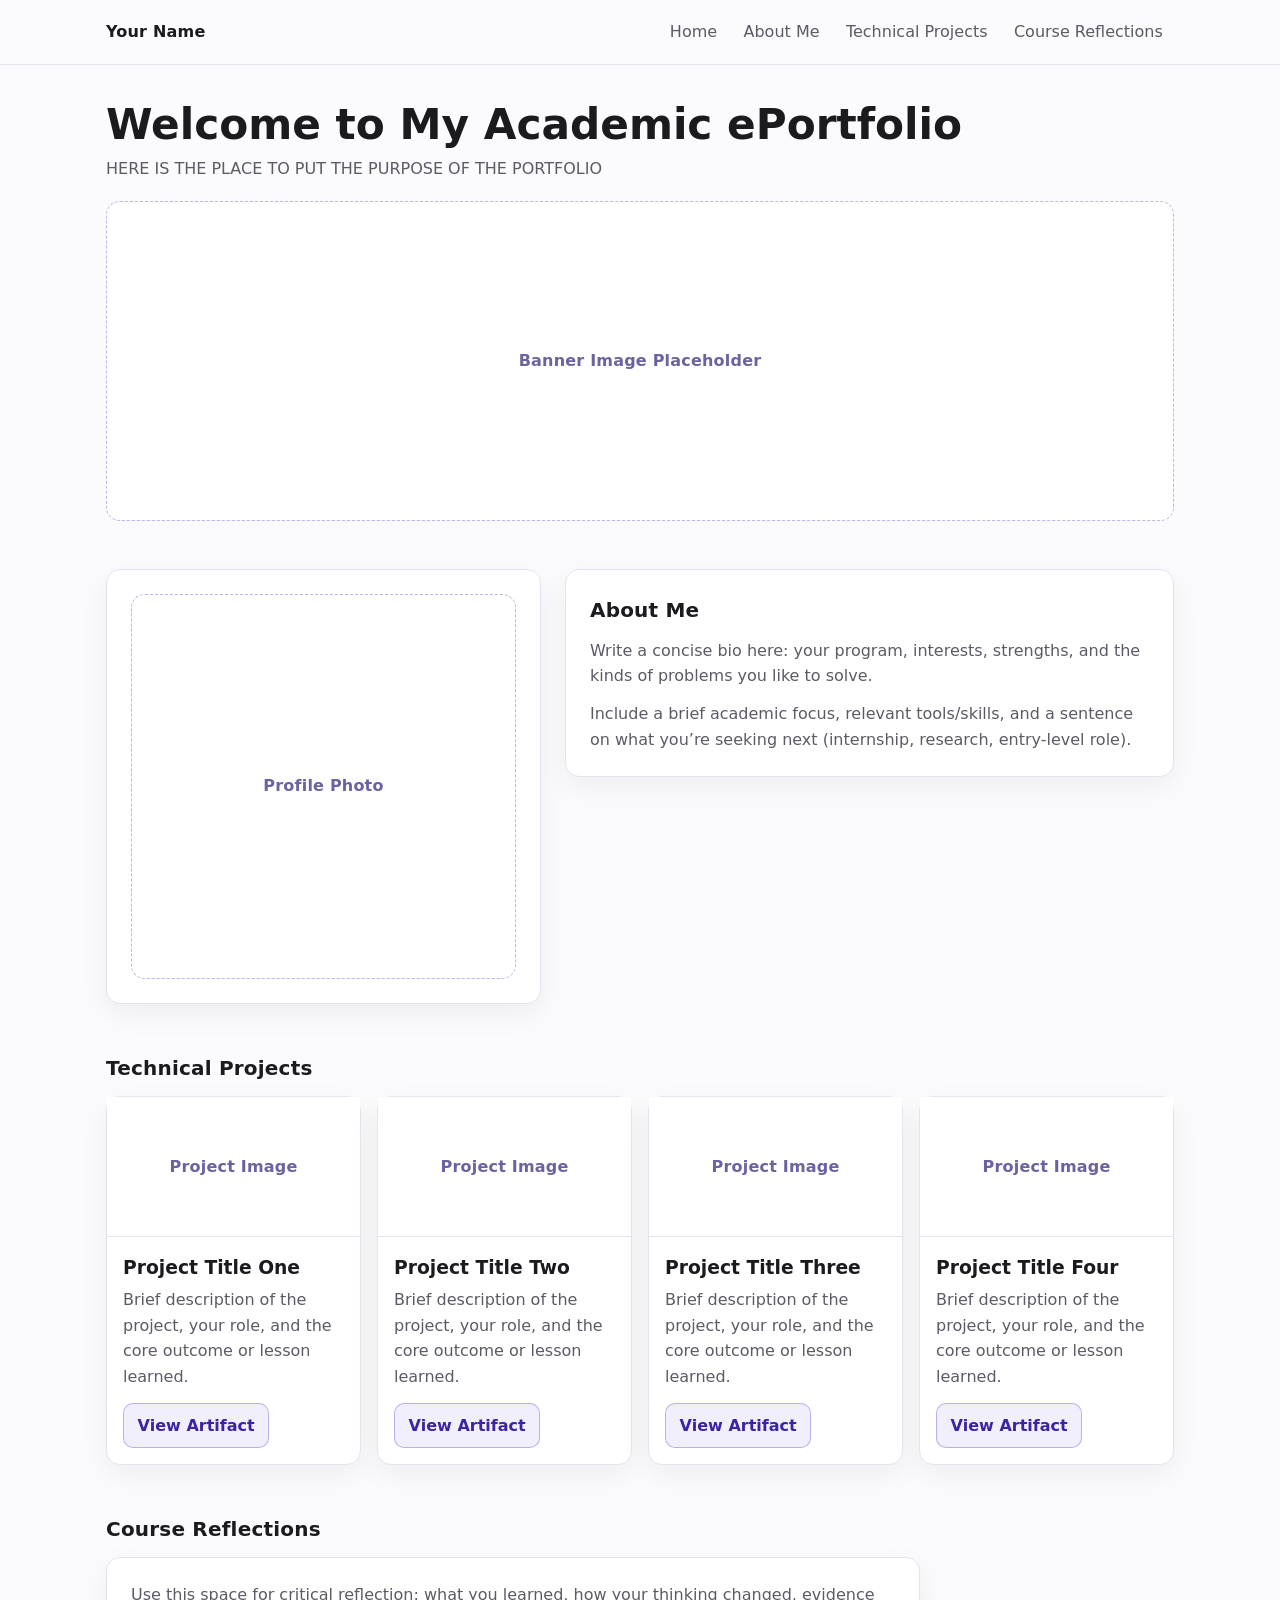
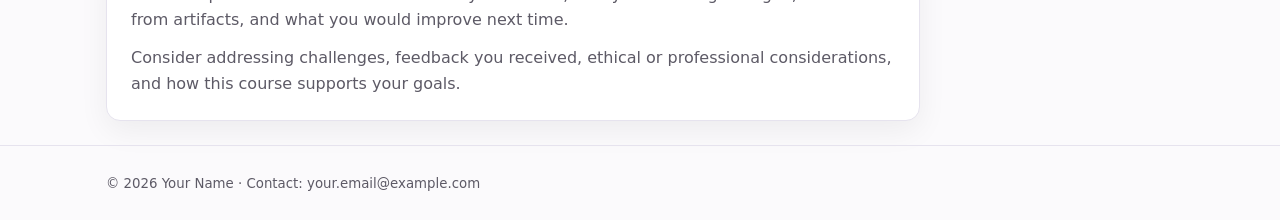
==== index.html @ 7b7fe79a "Colocando os documentos" ====
<!doctype html>
<html lang="en">
<head>
  <meta charset="utf-8" />
  <meta name="viewport" content="width=device-width,initial-scale=1" />
  <title>Academic ePortfolio</title>
  <style>
    :root{
      --bg:#fbfafc;--card:#fff;--text:#1b1b1f;--muted:#5d5a66;
      --border:#e6e3ee;--accent:#5b34d6;--accent2:#3b23a3;--ring:rgba(91,52,214,.28);
      --r:14px;--s1:.75rem;--s2:1rem;--s3:1.5rem;--s4:2.25rem;--mw:1100px;
      --sh:0 10px 30px rgba(10,10,20,.06);
      color-scheme: light;
    }
    *{box-sizing:border-box}
    html{scroll-behavior:smooth}
    body{margin:0;font:16px/1.6 system-ui,-apple-system,Segoe UI,Roboto,Helvetica,Arial,sans-serif;background:var(--bg);color:var(--text)}
    a{color:inherit}
    .wrap{max-width:var(--mw);margin:0 auto;padding:0 var(--s2)}
    header{position:sticky;top:0;z-index:10;background:rgba(251,250,252,.92);backdrop-filter:saturate(140%) blur(10px);border-bottom:1px solid var(--border)}
    .bar{display:flex;gap:var(--s2);align-items:center;justify-content:space-between;min-height:64px}
    .brand{font-weight:700;letter-spacing:.2px;text-decoration:none}
    nav ul{list-style:none;margin:0;padding:0;display:flex;gap:.25rem;flex-wrap:wrap;justify-content:flex-end}
    nav a{display:inline-block;text-decoration:none;padding:.45rem .7rem;border-radius:999px;color:var(--muted)}
    nav a:hover{background:#f1eefb;color:var(--text)}
    main section{scroll-margin-top:84px}
    .hero{padding:var(--s4) 0 var(--s3)}
    .hero h1{margin:0 0 .4rem;font-size:clamp(1.9rem,3.3vw,3rem);line-height:1.15}
    .hero p{margin:.25rem 0 1.2rem;color:var(--muted);max-width:70ch}
    .ph{position:relative;display:grid;place-items:center;color:#6a63a0}
    .ph::after{content:attr(data-label);position:absolute;inset:0;display:grid;place-items:center;font-weight:600;letter-spacing:.2px}
    .ph img{width:100%;height:100%;object-fit:cover;display:block}
    .banner{border:1px dashed #bfb6e6;background:linear-gradient(135deg,#f3efff,#ffffff);border-radius:var(--r);height:clamp(180px,28vw,320px);overflow:hidden}
    .grid2{display:grid;grid-template-columns:1fr 1.4fr;gap:var(--s3);align-items:start}
    .card{background:var(--card);border:1px solid var(--border);border-radius:var(--r);box-shadow:var(--sh)}
    .projects .card{transition:transform .18s ease,box-shadow .18s ease,border-color .18s ease;will-change:transform}
    .projects .card:hover,.projects .card:focus-within{transform:translateY(-6px) scale(1.01);box-shadow:0 18px 46px rgba(10,10,20,.12);border-color:rgba(91,52,214,.35)}
    .pad{padding:var(--s3)}
    .avatar{aspect-ratio:1/1;min-height:220px;border:1px dashed #bfb6e6;border-radius:var(--r);background:linear-gradient(180deg,#f6f3ff,#fff);overflow:hidden}
    h2{margin:0 0 .75rem;font-size:1.25rem;letter-spacing:.2px}
    .lede{color:var(--muted);margin:0}
    .section{padding:var(--s3) 0}
    .projects{display:grid;grid-template-columns:repeat(auto-fit,minmax(220px,1fr));gap:var(--s2)}
    .pimg{height:140px;border-bottom:1px solid var(--border);background:linear-gradient(135deg,#f3efff,#fff);overflow:hidden}
    .pbody{padding:var(--s2)}
    .ptitle{margin:0 0 .25rem;font-weight:650}
    .pdesc{margin:0 0 .85rem;color:var(--muted)}
    .btn{display:inline-flex;align-items:center;justify-content:center;gap:.5rem;padding:.55rem .85rem;border-radius:10px;border:1px solid rgba(91,52,214,.35);background:rgba(91,52,214,.08);color:var(--accent2);text-decoration:none;font-weight:600}
    .btn:hover{background:rgba(91,52,214,.12)}
    .textBox{max-width:80ch}
    footer{border-top:1px solid var(--border);padding:var(--s3) 0;color:var(--muted)}
    .mt{margin-top:.75rem}
    .mt2{margin:.9rem 0 0}
    :focus-visible{outline:3px solid var(--ring);outline-offset:3px}
    @media (max-width:720px){
      .bar{align-items:flex-start;padding:10px 0}
      nav ul{justify-content:flex-start}
      .grid2{grid-template-columns:1fr}
      .pad{padding:var(--s2)}
      .hero{padding:var(--s3) 0 var(--s2)}
    }
    @media (prefers-reduced-motion:reduce){
      html{scroll-behavior:auto}
      .projects .card{transition:none}
      .projects .card:hover,.projects .card:focus-within{transform:none}
    }
  </style>
</head>
<body>
  <header>
    <div class="wrap bar">
      <a class="brand" href="#home" aria-label="Go to Home">Your Name</a>
      <nav aria-label="Primary">
        <ul>
          <li><a href="#home">Home</a></li>
          <li><a href="#about">About Me</a></li>
          <li><a href="#projects">Technical Projects</a></li>
          <li><a href="#reflections">Course Reflections</a></li>
        </ul>
      </nav>
    </div>
  </header>

  <main class="wrap">
    <section id="home" class="hero" aria-labelledby="home-title">
      <h1 id="home-title">Welcome to My Academic ePortfolio</h1>
      <p>HERE IS THE PLACE TO PUT THE PURPOSE OF THE PORTFOLIO</p>
      <div class="banner ph" data-label="Banner Image Placeholder">
        <img alt="Banner image placeholder" src="[data-uri]" />
      </div>
    </section>

    <section id="about" class="section" aria-labelledby="about-title">
      <div class="grid2">
        <div class="card pad">
          <div class="avatar ph" data-label="Profile Photo">
            <img alt="Profile photo placeholder" src="[data-uri]" />
          </div>
        </div>
        <div class="card pad">
          <h2 id="about-title">About Me</h2>
          <p class="lede">Write a concise bio here: your program, interests, strengths, and the kinds of problems you like to solve.</p>
          <p class="lede mt">Include a brief academic focus, relevant tools/skills, and a sentence on what you’re seeking next (internship, research, entry-level role).</p>
        </div>
      </div>
    </section>

    <section id="projects" class="section" aria-labelledby="projects-title">
      <h2 id="projects-title">Technical Projects</h2>
      <div class="projects" role="list">
        <article class="card" role="listitem">
          <div class="pimg ph" data-label="Project Image">
            <img alt="Project 1 image placeholder" src="[data-uri]" />
          </div>
          <div class="pbody">
            <h3 class="ptitle">Project Title One</h3>
            <p class="pdesc">Brief description of the project, your role, and the core outcome or lesson learned.</p>
            <a class="btn" href="project-1.html" aria-label="View details for Project Title One">View Artifact</a>
          </div>
        </article>
        <article class="card" role="listitem">
          <div class="pimg ph" data-label="Project Image">
            <img alt="Project 2 image placeholder" src="[data-uri]" />
          </div>
          <div class="pbody">
            <h3 class="ptitle">Project Title Two</h3>
            <p class="pdesc">Brief description of the project, your role, and the core outcome or lesson learned.</p>
            <a class="btn" href="project-2.html" aria-label="View details for Project Title Two">View Artifact</a>
          </div>
        </article>
        <article class="card" role="listitem">
          <div class="pimg ph" data-label="Project Image">
            <img alt="Project 3 image placeholder" src="[data-uri]" />
          </div>
          <div class="pbody">
            <h3 class="ptitle">Project Title Three</h3>
            <p class="pdesc">Brief description of the project, your role, and the core outcome or lesson learned.</p>
            <a class="btn" href="project-3.html" aria-label="View details for Project Title Three">View Artifact</a>
          </div>
        </article>
        <article class="card" role="listitem">
          <div class="pimg ph" data-label="Project Image">
            <img alt="Project 4 image placeholder" src="[data-uri]" />
          </div>
          <div class="pbody">
            <h3 class="ptitle">Project Title Four</h3>
            <p class="pdesc">Brief description of the project, your role, and the core outcome or lesson learned.</p>
            <a class="btn" href="project-4.html" aria-label="View details for Project Title Four">View Artifact</a>
          </div>
        </article>
      </div>
    </section>

    <section id="reflections" class="section" aria-labelledby="reflections-title">
      <h2 id="reflections-title">Course Reflections</h2>
      <div class="card pad textBox">
        <p class="lede">Use this space for critical reflection: what you learned, how your thinking changed, evidence from artifacts, and what you would improve next time.</p>
        <p class="lede mt">Consider addressing challenges, feedback you received, ethical or professional considerations, and how this course supports your goals.</p>
      </div>
    </section>
  </main>

  <footer>
    <div class="wrap">
      <small>© <span id="y">2026</span> Your Name · Contact: your.email@example.com</small>
    </div>
  </footer>

  <script>
    document.getElementById("y").textContent = new Date().getFullYear();
  </script>
</body>
</html>
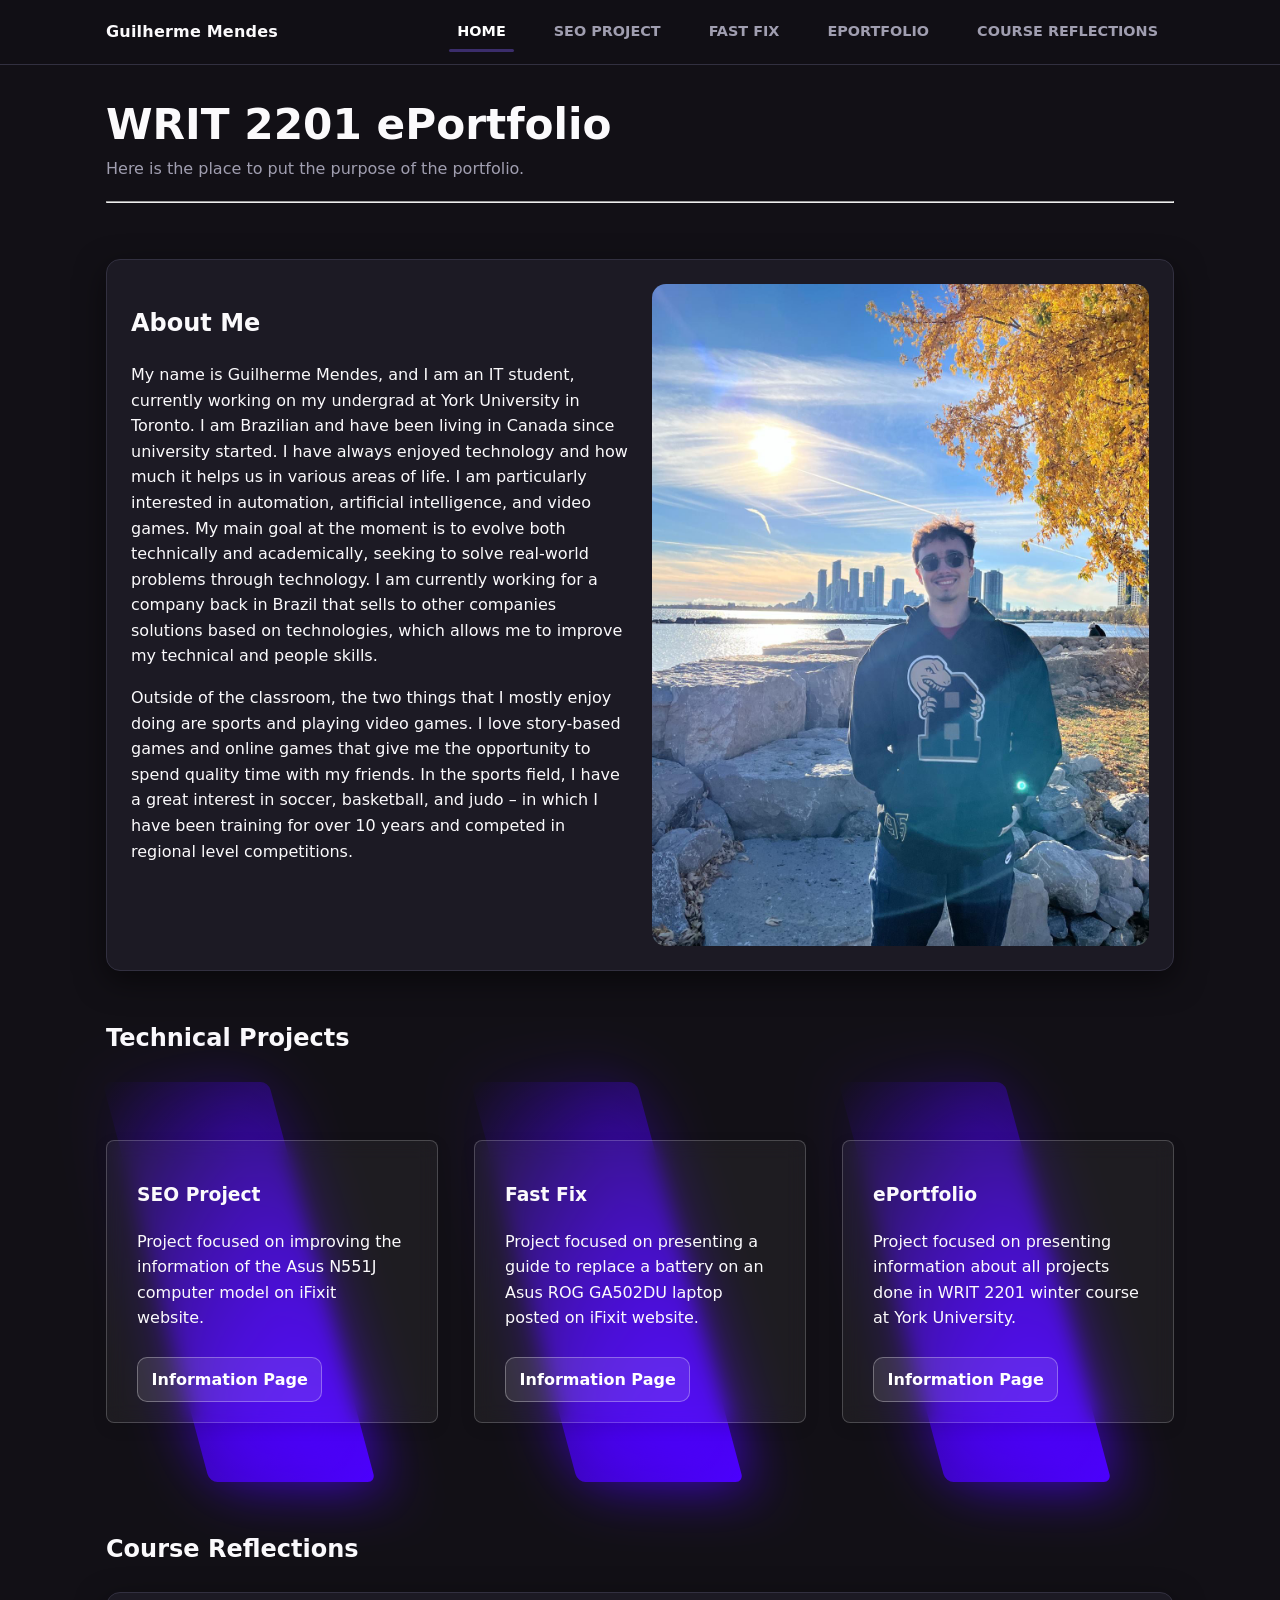
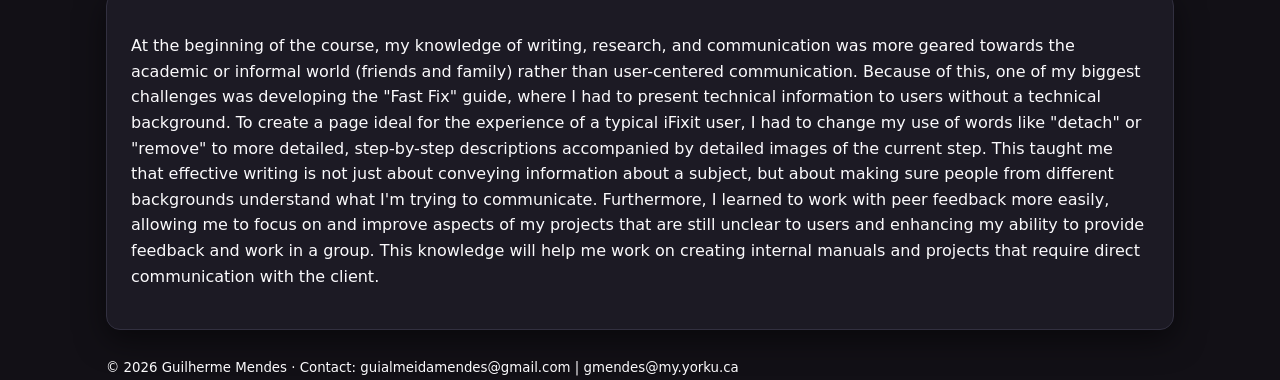
==== commit cab8160e: "Terminando o trabalho" ====
--- a/index.html
+++ b/index.html
@@ -4,78 +4,21 @@
   <meta charset="utf-8" />
   <meta name="viewport" content="width=device-width,initial-scale=1" />
   <title>Academic ePortfolio</title>
-  <style>
-    :root{
-      --bg:#fbfafc;--card:#fff;--text:#1b1b1f;--muted:#5d5a66;
-      --border:#e6e3ee;--accent:#5b34d6;--accent2:#3b23a3;--ring:rgba(91,52,214,.28);
-      --r:14px;--s1:.75rem;--s2:1rem;--s3:1.5rem;--s4:2.25rem;--mw:1100px;
-      --sh:0 10px 30px rgba(10,10,20,.06);
-      color-scheme: light;
-    }
-    *{box-sizing:border-box}
-    html{scroll-behavior:smooth}
-    body{margin:0;font:16px/1.6 system-ui,-apple-system,Segoe UI,Roboto,Helvetica,Arial,sans-serif;background:var(--bg);color:var(--text)}
-    a{color:inherit}
-    .wrap{max-width:var(--mw);margin:0 auto;padding:0 var(--s2)}
-    header{position:sticky;top:0;z-index:10;background:rgba(251,250,252,.92);backdrop-filter:saturate(140%) blur(10px);border-bottom:1px solid var(--border)}
-    .bar{display:flex;gap:var(--s2);align-items:center;justify-content:space-between;min-height:64px}
-    .brand{font-weight:700;letter-spacing:.2px;text-decoration:none}
-    nav ul{list-style:none;margin:0;padding:0;display:flex;gap:.25rem;flex-wrap:wrap;justify-content:flex-end}
-    nav a{display:inline-block;text-decoration:none;padding:.45rem .7rem;border-radius:999px;color:var(--muted)}
-    nav a:hover{background:#f1eefb;color:var(--text)}
-    main section{scroll-margin-top:84px}
-    .hero{padding:var(--s4) 0 var(--s3)}
-    .hero h1{margin:0 0 .4rem;font-size:clamp(1.9rem,3.3vw,3rem);line-height:1.15}
-    .hero p{margin:.25rem 0 1.2rem;color:var(--muted);max-width:70ch}
-    .ph{position:relative;display:grid;place-items:center;color:#6a63a0}
-    .ph::after{content:attr(data-label);position:absolute;inset:0;display:grid;place-items:center;font-weight:600;letter-spacing:.2px}
-    .ph img{width:100%;height:100%;object-fit:cover;display:block}
-    .banner{border:1px dashed #bfb6e6;background:linear-gradient(135deg,#f3efff,#ffffff);border-radius:var(--r);height:clamp(180px,28vw,320px);overflow:hidden}
-    .grid2{display:grid;grid-template-columns:1fr 1.4fr;gap:var(--s3);align-items:start}
-    .card{background:var(--card);border:1px solid var(--border);border-radius:var(--r);box-shadow:var(--sh)}
-    .projects .card{transition:transform .18s ease,box-shadow .18s ease,border-color .18s ease;will-change:transform}
-    .projects .card:hover,.projects .card:focus-within{transform:translateY(-6px) scale(1.01);box-shadow:0 18px 46px rgba(10,10,20,.12);border-color:rgba(91,52,214,.35)}
-    .pad{padding:var(--s3)}
-    .avatar{aspect-ratio:1/1;min-height:220px;border:1px dashed #bfb6e6;border-radius:var(--r);background:linear-gradient(180deg,#f6f3ff,#fff);overflow:hidden}
-    h2{margin:0 0 .75rem;font-size:1.25rem;letter-spacing:.2px}
-    .lede{color:var(--muted);margin:0}
-    .section{padding:var(--s3) 0}
-    .projects{display:grid;grid-template-columns:repeat(auto-fit,minmax(220px,1fr));gap:var(--s2)}
-    .pimg{height:140px;border-bottom:1px solid var(--border);background:linear-gradient(135deg,#f3efff,#fff);overflow:hidden}
-    .pbody{padding:var(--s2)}
-    .ptitle{margin:0 0 .25rem;font-weight:650}
-    .pdesc{margin:0 0 .85rem;color:var(--muted)}
-    .btn{display:inline-flex;align-items:center;justify-content:center;gap:.5rem;padding:.55rem .85rem;border-radius:10px;border:1px solid rgba(91,52,214,.35);background:rgba(91,52,214,.08);color:var(--accent2);text-decoration:none;font-weight:600}
-    .btn:hover{background:rgba(91,52,214,.12)}
-    .textBox{max-width:80ch}
-    footer{border-top:1px solid var(--border);padding:var(--s3) 0;color:var(--muted)}
-    .mt{margin-top:.75rem}
-    .mt2{margin:.9rem 0 0}
-    :focus-visible{outline:3px solid var(--ring);outline-offset:3px}
-    @media (max-width:720px){
-      .bar{align-items:flex-start;padding:10px 0}
-      nav ul{justify-content:flex-start}
-      .grid2{grid-template-columns:1fr}
-      .pad{padding:var(--s2)}
-      .hero{padding:var(--s3) 0 var(--s2)}
-    }
-    @media (prefers-reduced-motion:reduce){
-      html{scroll-behavior:auto}
-      .projects .card{transition:none}
-      .projects .card:hover,.projects .card:focus-within{transform:none}
-    }
-  </style>
+  <link rel="stylesheet" href="../style/index.css">
+  <link rel="stylesheet" href="../style/style.css">
+  <link rel="stylesheet" href="../style/nav.css">
 </head>
 <body>
   <header>
     <div class="wrap bar">
-      <a class="brand" href="#home" aria-label="Go to Home">Your Name</a>
+      <a class="brand" href="#home" aria-label="Go to Home">Guilherme Mendes</a>
       <nav aria-label="Primary">
         <ul>
-          <li><a href="#home">Home</a></li>
-          <li><a href="#about">About Me</a></li>
-          <li><a href="#projects">Technical Projects</a></li>
-          <li><a href="#reflections">Course Reflections</a></li>
+          <li><a href="#home" class="active" aria-current="page">Home<span class="marker"></span></a></li>
+          <li><a href="/html/SEO-project.html">SEO Project<span class="marker"></span></a></li>
+          <li><a href="/html/FasFix.html">Fast Fix<span class="marker"></span></a></li>
+          <li><a href="/html/ePortfolio.html">ePortfolio<span class="marker"></span></a></li>
+          <li><a href="#reflections">Course Reflections<span class="marker"></span></a></li>
         </ul>
       </nav>
     </div>
@@ -83,91 +26,106 @@
 
   <main class="wrap">
     <section id="home" class="hero" aria-labelledby="home-title">
-      <h1 id="home-title">Welcome to My Academic ePortfolio</h1>
-      <p>HERE IS THE PLACE TO PUT THE PURPOSE OF THE PORTFOLIO</p>
-      <div class="banner ph" data-label="Banner Image Placeholder">
-        <img alt="Banner image placeholder" src="[data-uri]" />
+      <h1 id="home-title">WRIT 2201 ePortfolio</h1>
+      <p>Here is the place to put the purpose of the portfolio.</p>
+      <hr>
+    </section>
+
+    <section class="section">
+      <div class="card pad equal-split-layout">
+    
+        <div class="text-content">
+          <h2>About Me</h2>
+          <p class="lede">My name is Guilherme Mendes, and I am an IT student, currently working on my undergrad at York University in Toronto. I am Brazilian and have been living in Canada since university started. I have always enjoyed technology and how much it helps us in various areas of life. I am particularly interested in automation, artificial intelligence, and video games. My main goal at the moment is to evolve both technically and academically, seeking to solve real-world problems through technology. I am currently working for a company back in Brazil that sells to other companies solutions based on technologies, which allows me to improve my technical and people skills. </p>
+
+          <p class="lede">
+            Outside of the classroom, the two things that I mostly enjoy doing are sports and playing video games. I love story-based games and online games that give me the opportunity to spend quality time with my friends. In the sports field, I have a great interest in soccer, basketball, and judo – in which I have been training for over 10 years and competed in regional level competitions.
+          </p>
+        </div>
+
+        <div id="profile-photo" class="avatar ph" data-label="Profile Photo">
+          <img alt="Profile photo placeholder" src="../images/personal photo.jpeg" />
+        </div>
+
       </div>
     </section>
-
-    <section id="about" class="section" aria-labelledby="about-title">
-      <div class="grid2">
-        <div class="card pad">
-          <div class="avatar ph" data-label="Profile Photo">
-            <img alt="Profile photo placeholder" src="[data-uri]" />
-          </div>
-        </div>
-        <div class="card pad">
-          <h2 id="about-title">About Me</h2>
-          <p class="lede">Write a concise bio here: your program, interests, strengths, and the kinds of problems you like to solve.</p>
-          <p class="lede mt">Include a brief academic focus, relevant tools/skills, and a sentence on what you’re seeking next (internship, research, entry-level role).</p>
-        </div>
-      </div>
-    </section>
+    
+   
 
     <section id="projects" class="section" aria-labelledby="projects-title">
       <h2 id="projects-title">Technical Projects</h2>
       <div class="projects" role="list">
-        <article class="card" role="listitem">
-          <div class="pimg ph" data-label="Project Image">
-            <img alt="Project 1 image placeholder" src="[data-uri]" />
-          </div>
+        
+        <article class="card neon-card" role="listitem">
+          <span></span>
           <div class="pbody">
-            <h3 class="ptitle">Project Title One</h3>
-            <p class="pdesc">Brief description of the project, your role, and the core outcome or lesson learned.</p>
-            <a class="btn" href="project-1.html" aria-label="View details for Project Title One">View Artifact</a>
+            <h3 class="ptitle">SEO Project</h3>
+            <p class="pdesc">Project focused on improving the information of the Asus N551J computer model on iFixit website.</p>
+            <a class="btn" href="/html/SEO-project.html" aria-label="View details for SEO PROJECT">Information Page</a>
           </div>
         </article>
-        <article class="card" role="listitem">
-          <div class="pimg ph" data-label="Project Image">
-            <img alt="Project 2 image placeholder" src="[data-uri]" />
-          </div>
+
+        <article class="card neon-card" role="listitem">
+          <span></span>
           <div class="pbody">
-            <h3 class="ptitle">Project Title Two</h3>
-            <p class="pdesc">Brief description of the project, your role, and the core outcome or lesson learned.</p>
-            <a class="btn" href="project-2.html" aria-label="View details for Project Title Two">View Artifact</a>
+            <h3 class="ptitle">Fast Fix</h3>
+            <p class="pdesc">Project focused on presenting a guide to replace a battery on an Asus ROG GA502DU laptop posted on iFixit website.</p>
+            <a class="btn" href="/html/FasFix.html" aria-label="View details for Project Title Two">Information Page</a>
           </div>
         </article>
-        <article class="card" role="listitem">
-          <div class="pimg ph" data-label="Project Image">
-            <img alt="Project 3 image placeholder" src="[data-uri]" />
-          </div>
+
+        <article class="card neon-card" role="listitem">
+          <span></span>
           <div class="pbody">
-            <h3 class="ptitle">Project Title Three</h3>
-            <p class="pdesc">Brief description of the project, your role, and the core outcome or lesson learned.</p>
-            <a class="btn" href="project-3.html" aria-label="View details for Project Title Three">View Artifact</a>
+            <h3 class="ptitle">ePortfolio</h3>
+            <p class="pdesc">Project focused on presenting information about all projects done in WRIT 2201 winter course at York University.</p>
+            <a class="btn" href="/html/ePortfolio.html" aria-label="View details for Project Title Three">Information Page</a>
           </div>
         </article>
-        <article class="card" role="listitem">
-          <div class="pimg ph" data-label="Project Image">
-            <img alt="Project 4 image placeholder" src="[data-uri]" />
-          </div>
-          <div class="pbody">
-            <h3 class="ptitle">Project Title Four</h3>
-            <p class="pdesc">Brief description of the project, your role, and the core outcome or lesson learned.</p>
-            <a class="btn" href="project-4.html" aria-label="View details for Project Title Four">View Artifact</a>
-          </div>
-        </article>
+
       </div>
     </section>
 
     <section id="reflections" class="section" aria-labelledby="reflections-title">
       <h2 id="reflections-title">Course Reflections</h2>
       <div class="card pad textBox">
-        <p class="lede">Use this space for critical reflection: what you learned, how your thinking changed, evidence from artifacts, and what you would improve next time.</p>
-        <p class="lede mt">Consider addressing challenges, feedback you received, ethical or professional considerations, and how this course supports your goals.</p>
+        <p class="lede">At the beginning of the course, my knowledge of writing, research, and communication was more geared towards the academic or informal world (friends and family) rather than user-centered communication. Because of this, one of my biggest challenges was developing the "Fast Fix" guide, where I had to present technical information to users without a technical background. To create a page ideal for the experience of a typical iFixit user, I had to change my use of words like "detach" or "remove" to more detailed, step-by-step descriptions accompanied by detailed images of the current step. This taught me that effective writing is not just about conveying information about a subject, but about making sure people from different backgrounds understand what I'm trying to communicate. Furthermore, I learned to work with peer feedback more easily, allowing me to focus on and improve aspects of my projects that are still unclear to users and enhancing my ability to provide feedback and work in a group. This knowledge will help me work on creating internal manuals and projects that require direct communication with the client.</p>
       </div>
     </section>
   </main>
 
   <footer>
     <div class="wrap">
-      <small>© <span id="y">2026</span> Your Name · Contact: your.email@example.com</small>
+      <small>© <span id="y">2026</span> Guilherme Mendes · Contact: guialmeidamendes@gmail.com | gmendes@my.yorku.ca</small>
     </div>
   </footer>
 
   <script>
     document.getElementById("y").textContent = new Date().getFullYear();
   </script>
+
+  <script>
+    // Código para atualizar o ano automaticamente (que você já tinha)
+    document.getElementById("y").textContent = new Date().getFullYear();
+
+    // --- NOVO: Lógica do Menu Inteligente (Smart Header) ---
+    let ultimoScroll = 0;
+    const header = document.querySelector('header');
+
+    window.addEventListener('scroll', () => {
+      // Pega a posição atual da rolagem da página
+      let atualScroll = window.pageYOffset || document.documentElement.scrollTop;
+
+      // Se a rolagem atual for MAIOR que a última (rolando para baixo) e já passou do topo...
+      if (atualScroll > ultimoScroll && atualScroll > 50) {
+        header.classList.add('esconder-menu'); // Esconde o cabeçalho
+      } else {
+        header.classList.remove('esconder-menu'); // Mostra o cabeçalho
+      }
+      
+      // Atualiza a posição para o próximo movimento (com trava para o 'efeito elástico' do celular)
+      ultimoScroll = atualScroll <= 0 ? 0 : atualScroll; 
+    });
+  </script>
 </body>
-</html>
+</html>
--- a/style/index.css
+++ b/style/index.css
@@ -0,0 +1,390 @@
+
+
+/* ==========================================================================
+   5. Seção Hero (Destaque Principal)
+   ========================================================================== */
+.hero {
+  padding: var(--s4) 0 var(--s3);
+}
+
+.hero h1 {
+  margin: 0 0 0.4rem;
+  font-size: clamp(1.9rem, 3.3vw, 3rem); 
+  line-height: 1.15;
+}
+
+/* Título + botão na mesma linha (páginas de projeto) */
+.hero-title-row {
+  display: flex;
+  flex-wrap: wrap;
+  align-items: center;
+  justify-content: space-between;
+  gap: var(--s2);
+  margin-bottom: 0.4rem;
+}
+
+.hero-title-row h1 {
+  margin: 0;
+  flex: 1 1 auto;
+  min-width: min(100%, 10ch);
+}
+
+.hero p {
+  margin: 0.25rem 0 1.2rem;
+  color: var(--muted);
+  max-width: 70ch;
+}
+
+/* ==========================================================================
+   6. Cartões Comuns (Sobre Mim, Reflexões, personal images, etc.)
+   ========================================================================== */
+img {
+  width: 100%;
+  border-radius: 1rem;
+  display: flex;
+  align-items: center;
+  justify-content: center;
+}
+
+.card {
+  background: var(--card);
+  border: 1px solid var(--border);
+  border-radius: var(--r);
+  box-shadow: var(--sh);
+}
+
+.projects {
+  display: grid;
+  grid-template-columns: repeat(auto-fit, minmax(280px, 1fr)); /* Um pouco mais largo para os neons */
+  gap: var(--s4); /* Mais respiro entre os cartões brilhantes */
+}
+
+/* ==========================================================================
+   7. Cartões de Projeto: Efeito Neon "Glassmorphism"
+   ========================================================================== */
+.projects .neon-card {
+  position: relative;
+  height: 400px;
+  display: flex;
+  justify-content: center;
+  align-items: center;
+  background: transparent;
+  border: none;
+  box-shadow: none;
+}
+
+.projects .neon-card::before,
+.projects .neon-card::after {
+  content: '';
+  position: absolute;
+  top: 0;
+  left: 15%;
+  width: 50%;
+  height: 100%;
+  background: #fff;
+  border-radius: 8px;
+  transform: skewX(15deg);
+  transition: 0.5s;
+}
+
+.projects .neon-card::after {
+  filter: blur(30px);
+}
+
+.projects .neon-card:hover:before,
+.projects .neon-card:hover:after {
+  transform: skewX(0deg);
+  left: 20px;
+  width: calc(100% - 40px);
+}
+
+/* Cores Neon para cada cartão (4 projetos totais) */
+.projects .neon-card:nth-child(n):before,
+.projects .neon-card:nth-child(n):after { background: linear-gradient(315deg, #4c00ff, #4c00ff00); }
+
+
+/* Quadrados Flutuantes */
+.projects .neon-card span {
+  display: block;
+  position: absolute;
+  top: 0; left: 0; right: 0; bottom: 0;
+  z-index: 5;
+  pointer-events: none;
+}
+
+.projects .neon-card span::before,
+.projects .neon-card span::after {
+  content: '';
+  position: absolute;
+  border-radius: 8px;
+  background: rgba(255, 255, 255, 0.1);
+  backdrop-filter: blur(10px);
+  -webkit-backdrop-filter: blur(10px);
+  opacity: 0;
+  transition: 0.5s;
+  animation: floatAnim 2s ease-in-out infinite;
+  box-shadow: 0 5px 15px rgba(0,0,0,0.08);
+}
+
+.projects .neon-card span::before {
+  top: 0; left: 0; width: 0; height: 0;
+}
+
+.projects .neon-card:hover span::before {
+  top: -50px; left: 20px; width: 100px; height: 100px; opacity: 1;
+}
+
+.projects .neon-card span::after {
+  bottom: 0; right: 0; width: 100%; height: 100%;
+  animation-delay: -1s;
+}
+
+.projects .neon-card:hover span:after {
+  bottom: -50px; right: 20px; width: 100px; height: 100px; opacity: 1;
+}
+
+@keyframes floatAnim {
+  0%, 100% { transform: translateY(10px); }
+  50% { transform: translateY(-10px); }
+}
+
+/* Conteúdo interno do cartão (Vidro Fosco) */
+.projects .neon-card .pbody {
+  position: relative;
+  left: 0;
+  padding: 20px 30px;
+  background: rgba(255, 255, 255, 0.05); 
+  backdrop-filter: blur(10px);
+  -webkit-backdrop-filter: blur(10px);
+  box-shadow: 0 5px 15px rgba(0, 0, 0, 0.1);
+  border-radius: 8px;
+  z-index: 1;
+  transition: 0.5s;
+  color: var(--text); 
+  border: 1px solid rgba(255, 255, 255, 0.2); 
+}
+
+.projects .neon-card:hover .pbody {
+  left: -15px; 
+  padding: 40px 30px;
+}
+
+/* ==========================================================================
+   8. Botões e Acessibilidade (Adaptados para o Tema Escuro)
+   ========================================================================== */
+.btn {
+  display: inline-flex;
+  align-items: center;
+  justify-content: center;
+  gap: 0.5rem;
+  padding: 0.55rem 0.85rem;
+  border-radius: 10px;
+  border: 1px solid rgba(255, 255, 255, 0.3); /* Borda esbranquiçada translúcida */
+  background: rgba(255, 255, 255, 0.1); /* Fundo levemente claro */
+  color: #fff;
+  text-decoration: none;
+  font-weight: 600;
+  margin-top: 10px;
+  transition: 0.3s ease;
+}
+
+.btn:hover {
+  background: rgba(255, 255, 255, 0.068);
+}
+
+/* Hero da página de projeto */
+.hero-title-row .btn {
+  margin-bottom: 10px;
+  flex-shrink: 0;
+  background: rgba(255, 255, 255, 0.05);
+  backdrop-filter: blur(10px);
+  -webkit-backdrop-filter: blur(10px);
+  border: 1px solid var(--border);
+  box-shadow: 0 5px 15px rgba(0, 0, 0, 0.1);
+  color: var(--text);
+  padding: 0.65rem 1rem;
+  min-height: 10px;
+  transition: 0.5s;
+  border: 1px solid rgba(255, 255, 255, 0.2);
+}
+
+.hero-title-row .btn:hover {
+  background: var(--card);
+  border-color: var(--accent);
+  color: #fff;
+  box-shadow: var(--sh), 0 0 24px rgba(76, 0, 255, 0.35);
+}
+
+:focus-visible {
+  outline: 3px solid var(--ring);
+  outline-offset: 3px;
+}
+
+/* ==========================================================================
+   9. Media Queries (Responsividade para Celulares)
+   ========================================================================== */
+@media (max-width: 720px) {
+  /* 1. Altera o cabeçalho para empilhar a Logo e o Menu verticalmente */
+  .bar {
+    flex-direction: column; 
+    align-items: center;    
+    padding: 15px 0 10px;   /* Ajuste fino do respiro superior e inferior */
+    gap: 12px;              /* Espaço entre a Logo e os links */
+  }
+
+  /* 2. Centraliza os links do menu e diminui o espaço entre eles */
+  nav ul {
+    justify-content: center;
+    gap: 0.4rem;
+  }
+
+  /* 3. Reduz a fonte e o "botão" da animação para caber em telas estreitas */
+  nav a {
+    padding: 6px 10px;
+    font-size: 0.75rem;     /* Letra um pouquinho menor */
+  }
+
+  /* 4. Mantém a grade principal em uma única coluna */
+  .grid2 {
+    grid-template-columns: 1fr;
+  }
+
+  /* 5. Reduz os espaçamentos gerais das seções */
+  .pad {
+    padding: var(--s2);
+  }
+
+  .hero {
+    padding: var(--s3) 0 var(--s2);
+  }
+
+  /* Hero do projeto: empilha título + botão como uma coluna de cartão */
+  .hero-title-row {
+    flex-direction: column;
+    align-items: stretch;
+    gap: var(--s2);
+  }
+
+  .hero-title-row h1 {
+    min-width: 0;
+  }
+
+  .hero-title-row .btn {
+    width: 100%;
+    justify-content: center;
+  }
+
+  /* 6. Mantém a correção do efeito neon no celular */
+  .projects .neon-card:hover .pbody {
+    left: 0;
+    padding: 30px 20px;
+  }
+}
+
+/* ==========================================================================
+   Estilos da Galeria de Capturas de Tela (Lado a Lado)
+   ========================================================================== */
+.screenshot-gallery {
+  display: grid;
+  grid-template-columns: 1fr 1fr; /* Divide o espaço perfeitamente em duas metades */
+  gap: var(--s4); /* Um espaço um pouco maior para não colar as imagens grandes */
+  align-items: start; /* Mantém as imagens alinhadas pelo topo caso tenham alturas diferentes */
+}
+
+.screenshot-gallery img {
+  margin: 0;
+  width: 100%;
+  
+  /* NOVAS REGRAS DE PADRONIZAÇÃO */
+  aspect-ratio: 4 / 3; /* Define uma proporção fixa e igual para todas (pode mudar para 16/9 se preferir mais retangular) */
+  object-fit: cover; /* Preenche todo o espaço definido acima sem distorcer, cortando apenas as bordas se necessário */
+  object-position: top; /* Garante que o corte foque na parte de cima do documento/site capturado */
+  
+  /* Filtros e transições que já tínhamos (mantenha) */
+  filter: brightness(0.85) contrast(1.05); 
+  border: 1px solid rgba(255, 255, 255, 0.15); 
+  transition: transform 0.4s ease, filter 0.4s ease, box-shadow 0.4s ease;
+}
+
+.screenshot-gallery img:hover {
+  filter: brightness(1) contrast(1);
+  transform: translateY(-5px) scale(1.02); /* Efeito de destaque ao passar o mouse */
+  box-shadow: 0 15px 35px rgba(76, 0, 255, 0.2); 
+}
+
+/* ==========================================================================
+   Efeito Lightbox (Zoom na Imagem com clique fora para fechar)
+   ========================================================================== */
+.lightbox {
+  position: fixed;
+  top: 0;
+  left: 0;
+  width: 100vw;
+  height: 100vh;
+  background: rgba(0, 0, 0, 0.75); /* Fundo escuro translúcido */
+  backdrop-filter: blur(8px); /* Efeito de vidro fosco */
+  -webkit-backdrop-filter: blur(8px); /* Suporte essencial para Safari/macOS */
+  
+  /* Centraliza a imagem na tela */
+  display: flex;
+  align-items: center;
+  justify-content: center;
+  
+  z-index: 9999; /* Garante que fica por cima de tudo no site */
+  
+  /* Escondido por padrão com transição suave */
+  opacity: 0;
+  pointer-events: none; 
+  transition: opacity 0.3s ease;
+  cursor: zoom-out; /* Mostra a lupa com o sinal de menos para fechar */
+}
+
+/* Classe adicionada via JavaScript quando a imagem é clicada */
+.lightbox.active {
+  opacity: 1;
+  pointer-events: auto; 
+}
+
+/* Estilo da imagem expandida */
+.lightbox img {
+  /* NOVAS REGRAS DE PADRONIZAÇÃO DE TELA CHEIA */
+  width: 100%;
+  height: 100%;
+  max-width: 90vw; /* Ocupa no máximo 90% da largura da tela */
+  max-height: 90vh; /* Ocupa no máximo 90% da altura da tela */
+  object-fit: contain; /* Garante que a imagem inteira caiba na tela sem CORTAR e sem ESTICAR */
+  
+  /* Estilos visuais que já tínhamos */
+  border-radius: var(--r);
+  box-shadow: 0 15px 40px rgba(0, 0, 0, 0.6);
+  transform: scale(0.95);
+  transition: transform 0.3s ease;
+}
+
+.lightbox.active img {
+  transform: scale(1);
+}
+
+/* Cria uma grade simétrica onde ambos os lados têm a mesma altura e largura */
+.equal-split-layout {
+  display: grid;
+  grid-template-columns: 1fr 1fr; /* Divide a largura em 50% para cada lado rigorosamente */
+  align-items: stretch; /* Força ambas as colunas a terem a altura do elemento mais alto */
+  gap: var(--s3); /* Espaçamento entre o texto e a imagem */
+}
+
+/* Garante que a imagem preenche a sua caixa a 100% sem distorcer */
+.equal-split-layout img {
+  width: 100%;
+  height: 100%;
+  object-fit: cover; /* A imagem atua como um fundo de ecrã para a sua caixa */
+  border-radius: var(--r);
+}
+
+/* 📱 Responsividade: Empilha as imagens em telas menores (celulares/tablets) */
+@media (max-width: 800px) {
+  .screenshot-gallery {
+    grid-template-columns: 1fr; /* Volta para coluna única no celular */
+    gap: var(--s3);
+  }
+}
--- a/style/style.css
+++ b/style/style.css
@@ -0,0 +1,85 @@
+/* ==========================================================================
+   1. Variáveis de Tema (Dark Mode Ativado)
+   ========================================================================== */
+:root {
+  --bg: #121016;            /* Fundo principal super escuro */
+  --card: #1c1a24;          /* Fundo dos cartões normais (About e Reflections) */
+  --text: #fbfafc;          /* Texto principal claro para excelente leitura */
+  --muted: #a09eb0;         /* Texto secundário em cinza claro */
+  --border: #323040;        /* Linhas de separação discretas */
+  --accent: #4c00ff;        /* Roxo mais claro e vibrante para destaque */
+  --accent2: #5b34d6;       /* Roxo profundo */
+  --ring: rgba(123, 91, 234, 0.4); /* Anel de foco mais visível no escuro */
+  --sh: 0 10px 30px rgba(0, 0, 0, 0.5); /* Sombras densas para profundidade */
+  color-scheme: dark;       /* Renderiza barras de rolagem nativas no modo escuro */
+
+  /* Medidas de Layout e Espaçamento */
+  --r: 14px;                /* Arredondamento padrão */
+  --s1: 0.75rem;            /* Espaçamento pequeno */
+  --s2: 1rem;               /* Espaçamento médio */
+  --s3: 1.5rem;             /* Espaçamento grande */
+  --s4: 2.25rem;            /* Espaçamento extra grande */
+  --mw: 1100px;             /* Largura máxima do site */
+}
+
+/* ==========================================================================
+   2. Reset Global e Elementos Base
+   ========================================================================== */
+* {
+  box-sizing: border-box;
+}
+
+html {
+  scroll-behavior: smooth;
+}
+
+body {
+  margin: 0;
+  font: 16px/1.6 system-ui, -apple-system, Segoe UI, Roboto, Helvetica, Arial, sans-serif;
+  background: var(--bg);
+  color: var(--text);
+}
+
+a {
+  color: inherit;
+}
+
+/* ==========================================================================
+   3. Estrutura Principal de Layout
+   ========================================================================== */
+.wrap {
+  max-width: var(--mw);
+  margin: 0 auto;
+  padding: 0 var(--s2);
+}
+
+.grid2 {
+  display: grid;
+  grid-template-columns: 1fr 1.4fr;
+  gap: var(--s3);
+  align-items: start;
+}
+
+.section {
+  padding: var(--s3) 0;
+}
+
+.pad {
+  padding: var(--s3);
+}
+
+/* Pilha vertical de cartões — espaçamento uniforme entre blocos */
+.stack {
+  display: flex;
+  flex-direction: column;
+  gap: var(--s3);
+}
+
+/* Título de secção antes de grelha ou conteúdo (alinhado ao gap da grelha) */
+.section > h2 {
+  margin: 0 0 var(--s3);
+}
+
+main section {
+  scroll-margin-top: 84px;
+}
--- a/style/nav.css
+++ b/style/nav.css
@@ -0,0 +1,139 @@
+/* ==========================================================================
+   4. Cabeçalho e Navegação (MISTURA: Barrinha Ativa + Quadrado Hover)
+   ========================================================================== */
+header {
+  position: sticky;
+  top: 0;
+  z-index: 10;
+  background: rgba(18, 16, 22, 0.85); 
+  backdrop-filter: saturate(140%) blur(10px);
+  border-bottom: 1px solid var(--border);
+  transition: transform 0.3s ease-in-out; 
+}
+
+/* Joga o menu 100% do tamanho dele para cima, escondendo-o da tela */
+.esconder-menu {
+  transform: translateY(-100%);
+}
+
+.bar {
+  display: flex;
+  gap: var(--s2);
+  align-items: center;
+  justify-content: space-between;
+  min-height: 64px;
+}
+
+.brand {
+  font-weight: 700;
+  letter-spacing: 0.2px;
+  text-decoration: none;
+}
+
+nav ul {
+  list-style: none;
+  margin: 0;
+  padding: 0;
+  display: flex;
+  gap: 1rem;
+  flex-wrap: wrap;
+  justify-content: flex-end;
+  align-items: center;
+}
+
+/* --- NOVO EFEITO MISTO NAV --- */
+nav a {
+  position: relative;
+  display: block;
+  text-transform: uppercase;
+  padding: 8px 16px;
+  text-decoration: none;
+  color: var(--muted);
+  font-weight: 600;
+  font-size: 0.9rem;
+  transition: color 0.3s ease;
+  overflow: hidden; /* Essencial para conter o efeito de vidro */
+}
+
+/* Cor Padrão (Inativa/Outras Páginas) */
+nav a { color: var(--muted); }
+
+/* --- A. Página ATIVA (conforme image_0.png) --- */
+/* Cor do texto branco puro para a página atual */
+nav a.active { color: #fff; }
+
+/* Child Marker (Barrinha Violeta) - Configuração base */
+nav .marker {
+  position: absolute;
+  bottom: 0px; /* Alinhado ao rodapé do link */
+  left: 10%;  /* Centralizado */
+  width: 80%;
+  height: 3px;
+  background-color: var(--ring); /* Usa a cor roxa violeta do seu tema */
+  border-radius: 5px;
+  transition: transform 0.3s ease, opacity 0.3s ease;
+  transform: scaleX(0); /* Escondido por padrão */
+  opacity: 0;
+  z-index: 1; /* Fica visivelmente por baixo do texto, mas acima do fundo roxo */
+}
+
+/* Exibe a barrinha Violeta quando a página é ATIVA */
+nav a.active .marker {
+  transform: scaleX(1);
+  opacity: 1;
+}
+
+
+/* --- B. HOVER em QUALQUER Link (conforme CSS anterior) --- */
+/* Cor do texto branco puro no hover */
+nav a:hover {
+  color: #fff;
+}
+
+/* Reativa a barrinha Violeta no hover, mesmo se não for a página ativa */
+nav a:hover .marker {
+  transform: scaleX(1);
+  opacity: 0;
+}
+
+/* Pseudo-elemento ::before: Bordas do Quadrado Hover */
+nav a:hover::before {
+  content: '';
+  position: absolute;
+  top: 0;
+  left: 0;
+  width: 100%;
+  height: 100%;
+  border-top: 2px solid var(--accent); /* Roxo Néon */
+  border-bottom: 2px solid var(--accent);
+  transform: scaleY(2); /* Começa grande e diminui no hover */
+  opacity: 0;
+  transition: transform 0.3s ease, opacity 0.3s ease;
+  z-index: -1; /* Fica atrás do texto */
+}
+
+/* Pseudo-elemento ::after: Fundo preenchido do Quadrado Hover (Vidro) */
+nav a:hover::after {
+  content: '';
+  position: absolute;
+  top: 2px;
+  left: 0;
+  width: 100%;
+  height: calc(100% - 4px); /* Espaço entre bordas */
+  background-color: var(--accent);
+  transform: scale(0); /* Começa escondido e cresce no hover */
+  opacity: 0;
+  transition: transform 0.3s ease, opacity 0.3s ease;
+  z-index: -2; /* Fica atrás de tudo */
+}
+
+/* Ativa as animações de bordas e fill no hover */
+nav a:hover::before,
+nav a:hover::after {
+  transform: scaleY(1); /* Traz borders de volta */
+  opacity: 1; /* Faz borders aparecerem */
+}
+
+nav a:hover::after {
+  transform: scale(1); /* Traz fill de volta */
+}
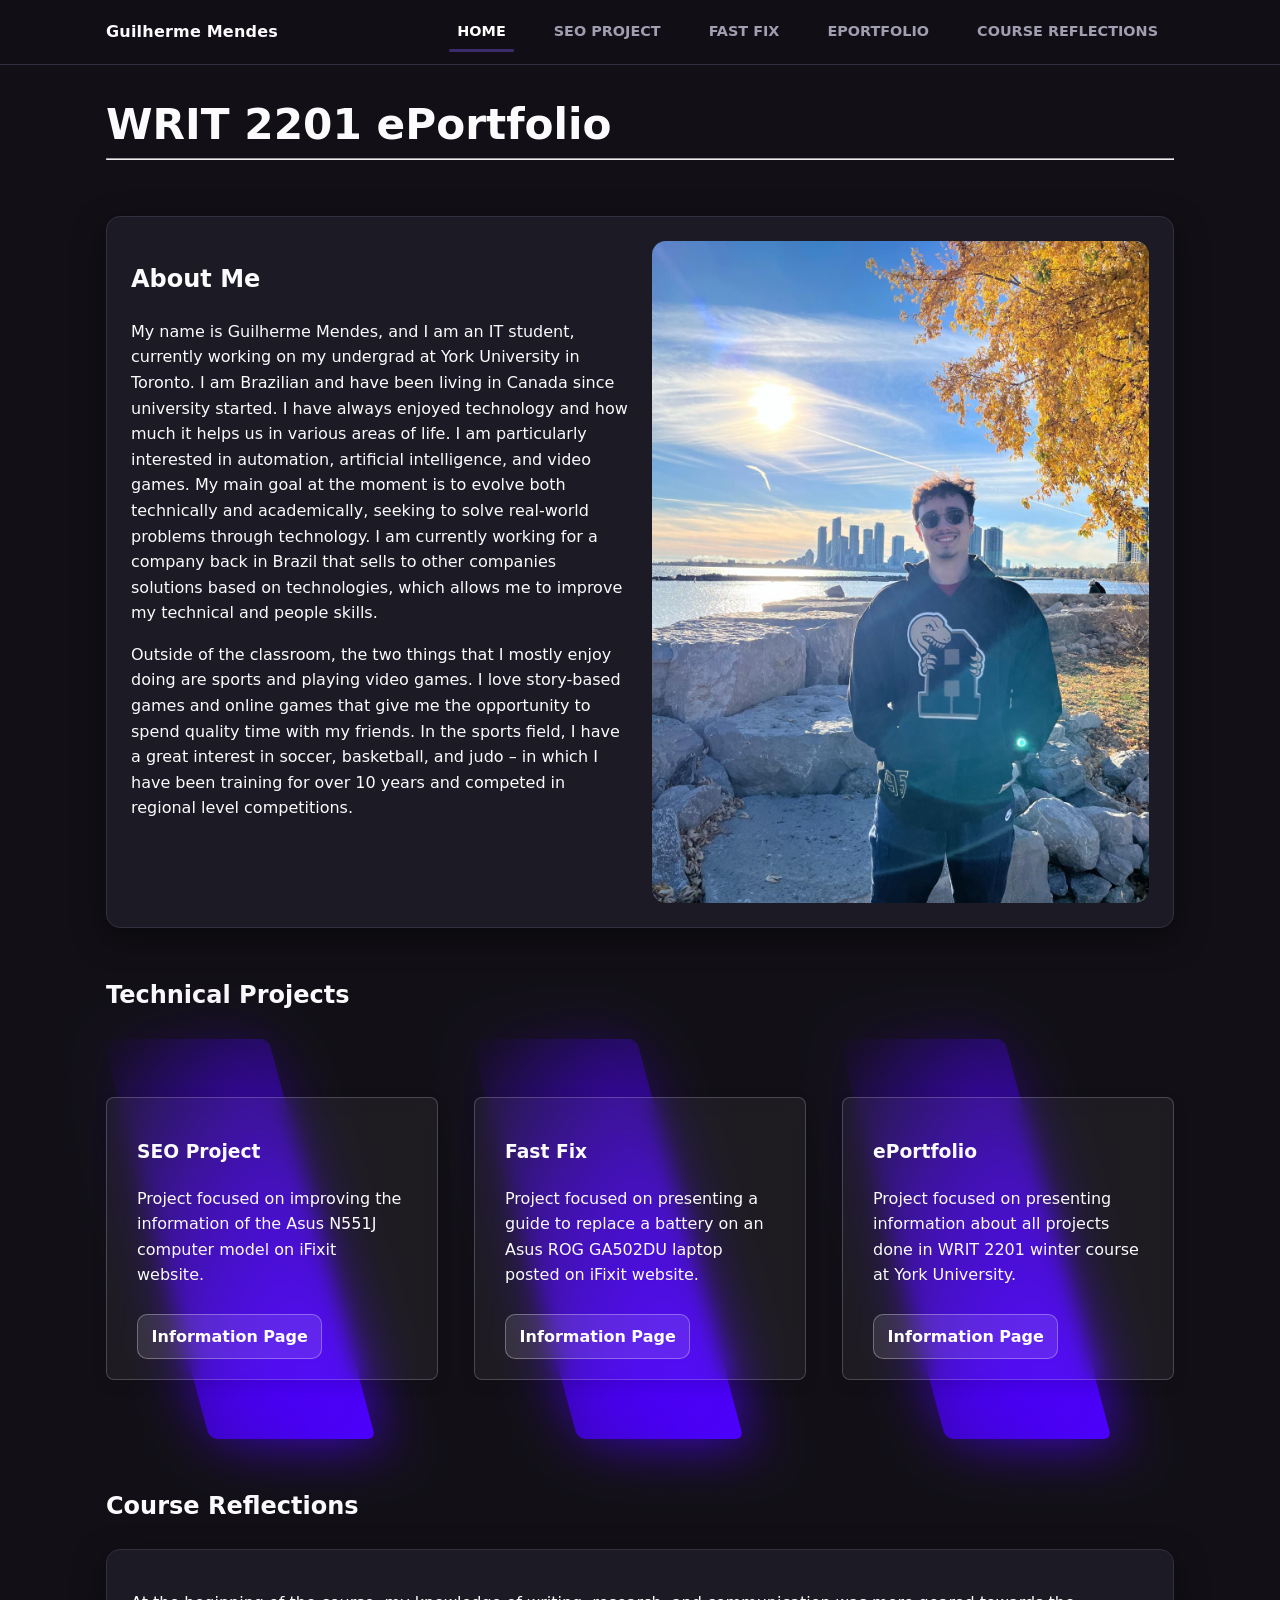
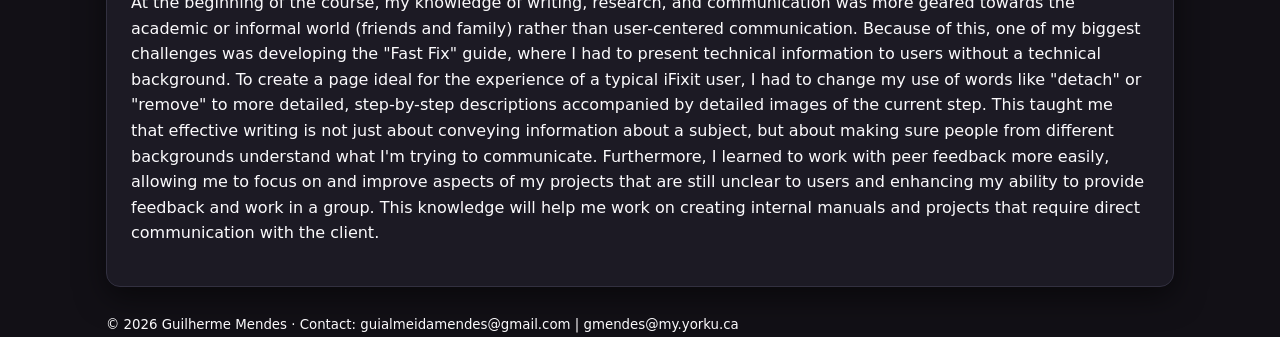
==== commit b9bcca4d: "Atualizando description do eportfolio" ====
--- a/index.html
+++ b/index.html
@@ -4,9 +4,11 @@
   <meta charset="utf-8" />
   <meta name="viewport" content="width=device-width,initial-scale=1" />
   <title>Academic ePortfolio</title>
-  <link rel="stylesheet" href="../style/index.css">
-  <link rel="stylesheet" href="../style/style.css">
-  <link rel="stylesheet" href="../style/nav.css">
+
+  <link rel="icon" href="data:image/svg+xml,<svg xmlns='http://www.w3.org/2000/svg' viewBox='0 0 100 100'><text y='.9em' font-size='90'>🟣</text></svg>">
+  <link rel="stylesheet" href="style/index.css">
+  <link rel="stylesheet" href="style/style.css">
+  <link rel="stylesheet" href="style/nav.css">
 </head>
 <body>
   <header>
@@ -15,9 +17,9 @@
       <nav aria-label="Primary">
         <ul>
           <li><a href="#home" class="active" aria-current="page">Home<span class="marker"></span></a></li>
-          <li><a href="/html/SEO-project.html">SEO Project<span class="marker"></span></a></li>
-          <li><a href="/html/FasFix.html">Fast Fix<span class="marker"></span></a></li>
-          <li><a href="/html/ePortfolio.html">ePortfolio<span class="marker"></span></a></li>
+          <li><a href="html/SEO-project.html">SEO Project<span class="marker"></span></a></li>
+          <li><a href="html/FasFix.html">Fast Fix<span class="marker"></span></a></li>
+          <li><a href="html/ePortfolio.html">ePortfolio<span class="marker"></span></a></li>
           <li><a href="#reflections">Course Reflections<span class="marker"></span></a></li>
         </ul>
       </nav>
@@ -27,7 +29,6 @@
   <main class="wrap">
     <section id="home" class="hero" aria-labelledby="home-title">
       <h1 id="home-title">WRIT 2201 ePortfolio</h1>
-      <p>Here is the place to put the purpose of the portfolio.</p>
       <hr>
     </section>
 
@@ -44,7 +45,7 @@
         </div>
 
         <div id="profile-photo" class="avatar ph" data-label="Profile Photo">
-          <img alt="Profile photo placeholder" src="../images/personal photo.jpeg" />
+          <img alt="Profile photo placeholder" src="images/personal photo.jpeg" />
         </div>
 
       </div>
@@ -61,7 +62,7 @@
           <div class="pbody">
             <h3 class="ptitle">SEO Project</h3>
             <p class="pdesc">Project focused on improving the information of the Asus N551J computer model on iFixit website.</p>
-            <a class="btn" href="/html/SEO-project.html" aria-label="View details for SEO PROJECT">Information Page</a>
+            <a class="btn" href="html/SEO-project.html" aria-label="View details for SEO PROJECT">Information Page</a>
           </div>
         </article>
 
@@ -70,7 +71,7 @@
           <div class="pbody">
             <h3 class="ptitle">Fast Fix</h3>
             <p class="pdesc">Project focused on presenting a guide to replace a battery on an Asus ROG GA502DU laptop posted on iFixit website.</p>
-            <a class="btn" href="/html/FasFix.html" aria-label="View details for Project Title Two">Information Page</a>
+            <a class="btn" href="html/FasFix.html" aria-label="View details for Project Title Two">Information Page</a>
           </div>
         </article>
 
@@ -79,7 +80,7 @@
           <div class="pbody">
             <h3 class="ptitle">ePortfolio</h3>
             <p class="pdesc">Project focused on presenting information about all projects done in WRIT 2201 winter course at York University.</p>
-            <a class="btn" href="/html/ePortfolio.html" aria-label="View details for Project Title Three">Information Page</a>
+            <a class="btn" href="html/ePortfolio.html" aria-label="View details for Project Title Three">Information Page</a>
           </div>
         </article>
 
